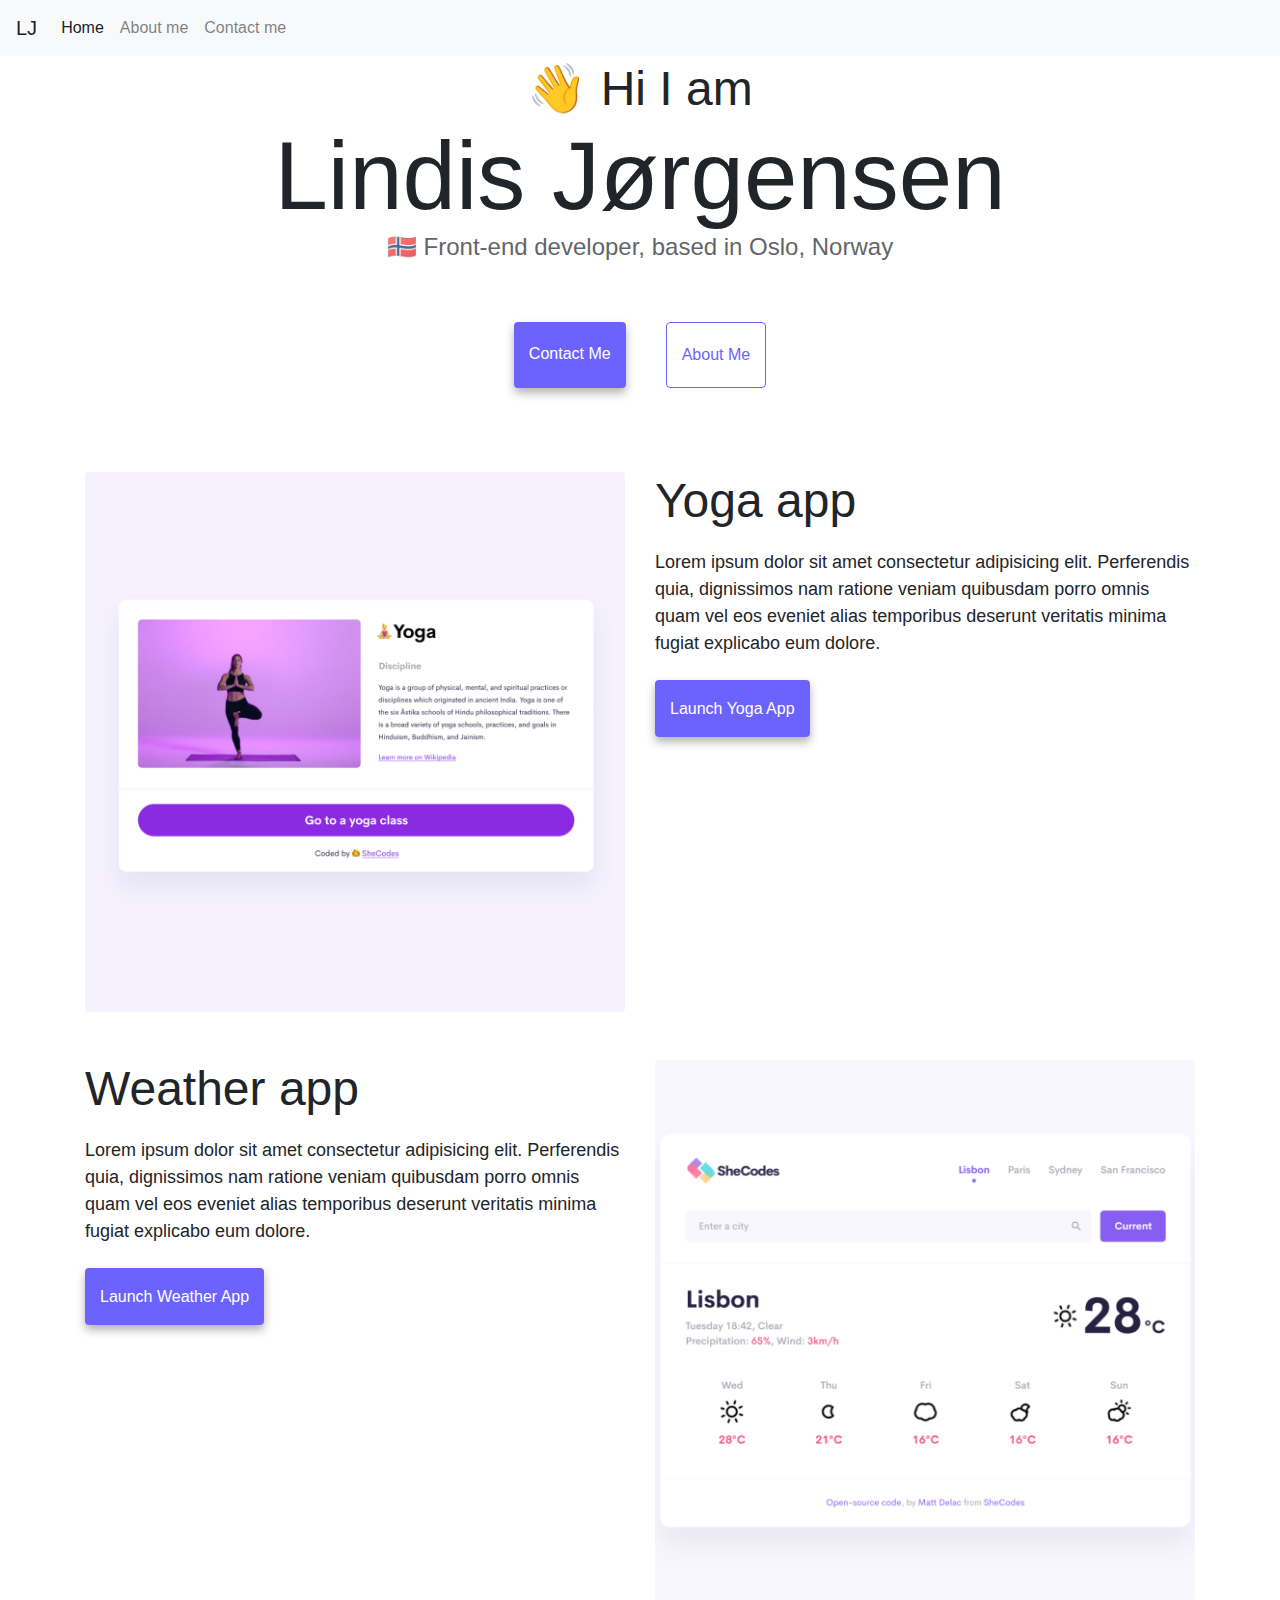
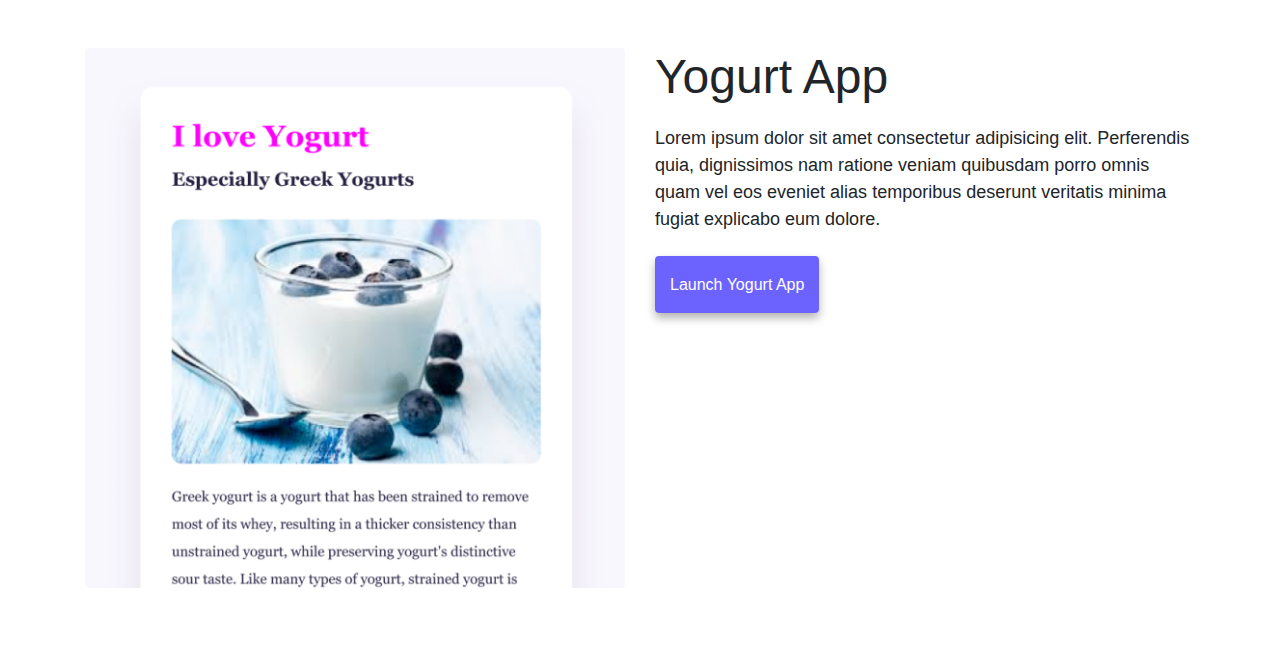
==== index.html @ 8cb54d68 "Added SEO and responsive CSS to 600px screens" ====
<!DOCTYPE html>
<html lang="en">
  <head>
    <meta charset="UTF-8" />
    <meta http-equiv="X-UA-Compatible" content="IE=edge" />
    <meta name="viewport" content="width=device-width, initial-scale=1.0" />
    <meta
      name="description"
      content="Lindis Jørgensen is a front-end develober based in Oslo, Norway. Get more information here."
    />
    <link
      rel="stylesheet"
      href="https://cdn.jsdelivr.net/npm/bootstrap@4.0.0/dist/css/bootstrap.min.css"
      integrity="sha384-Gn5384xqQ1aoWXA+058RXPxPg6fy4IWvTNh0E263XmFcJlSAwiGgFAW/dAiS6JXm"
      crossorigin="anonymous"
    />
    <title>Front-end developer - Lindis Jørgensen</title>
    <link rel="stylesheet" href="src/style.css" />
  </head>
  <body>
    <main>
      <h2>👋 Hi I am</h2>
      <h1>Lindis Jørgensen</h1>
      <h3>🇳🇴 Front-end developer, based in Oslo, Norway</h3>
      <div class="navigation-links">
        <a href="about.html#contact" title="Contact" class="contact-link"
          >Contact me</a
        >
        <a href="about.html" title="About" class="about-link">About me</a>
      </div>

      <div class="container">
        <div class="row mt-4">
          <div class="col-md-6 mt-4">
            <img
              src="/images/yoga.png"
              alt="screenshot of yoga website"
              class="img-fluid rounded front-page-image"
            />
          </div>
          <div class="col-md-6 mt-4">
            <h2 class="feed-headings">Yoga app</h2>
            <p class="grid-paragraph">
              Lorem ipsum dolor sit amet consectetur adipisicing elit.
              Perferendis quia, dignissimos nam ratione veniam quibusdam porro
              omnis quam vel eos eveniet alias temporibus deserunt veritatis
              minima fugiat explicabo eum dolore.
            </p>
            <div>
              <a href="#" title="Yoga App" class="navigation-links-feed"
                >Launch Yoga App</a
              >
            </div>
          </div>
        </div>
        <div class="row mt-4">
          <div class="col-md-6 mt-4">
            <h2 class="feed-headings">Weather app</h2>
            <p class="grid-paragraph">
              Lorem ipsum dolor sit amet consectetur adipisicing elit.
              Perferendis quia, dignissimos nam ratione veniam quibusdam porro
              omnis quam vel eos eveniet alias temporibus deserunt veritatis
              minima fugiat explicabo eum dolore.
            </p>
            <div>
              <a href="#" title="Weather App" class="navigation-links-feed"
                >Launch Weather App</a
              >
            </div>
          </div>
          <div class="col-md-6 mt-4">
            <img
              src="/images/weather.png"
              alt="screenshot of weather app"
              class="img-fluid rounded front-page-image"
            />
          </div>
        </div>
        <div class="row mt-4">
          <div class="col-md-6 mt-4">
            <img
              src="/images/yogurt.png"
              alt="screenshot of yogurt website"
              class="img-fluid rounded front-page-image"
            />
          </div>
          <div class="col-md-6 mt-4">
            <h2 class="feed-headings">Yogurt App</h2>
            <p class="grid-paragraph">
              Lorem ipsum dolor sit amet consectetur adipisicing elit.
              Perferendis quia, dignissimos nam ratione veniam quibusdam porro
              omnis quam vel eos eveniet alias temporibus deserunt veritatis
              minima fugiat explicabo eum dolore.
            </p>
            <div>
              <a href="#" title="Yogurt App" class="navigation-links-feed"
                >Launch Yogurt App</a
              >
            </div>
          </div>
        </div>
      </div>
    </main>
    <header>
      <div class="navigation-header">
        <nav class="navbar navbar-expand-lg navbar-light bg-light">
          <a class="navbar-brand" href="index.html">LJ</a>
          <button
            class="navbar-toggler"
            type="button"
            data-toggle="collapse"
            data-target="#navbarNav"
            aria-controls="navbarNav"
            aria-expanded="false"
            aria-label="Toggle navigation"
          >
            <span class="navbar-toggler-icon"></span>
          </button>
          <div class="collapse navbar-collapse" id="navbarNav">
            <ul class="navbar-nav">
              <li class="nav-item active">
                <a class="nav-link" href="index.html">Home</a>
              </li>
              <li class="nav-item">
                <a class="nav-link" href="about.html">About me</a>
              </li>
              <li class="nav-item">
                <a class="nav-link" href="about.html#contact">Contact me</a>
              </li>
            </ul>
          </div>
        </nav>
      </div>
    </header>
    <script
      src="https://code.jquery.com/jquery-3.2.1.slim.min.js"
      integrity="sha384-KJ3o2DKtIkvYIK3UENzmM7KCkRr/rE9/Qpg6aAZGJwFDMVNA/GpGFF93hXpG5KkN"
      crossorigin="anonymous"
    ></script>
    <script
      src="https://cdn.jsdelivr.net/npm/popper.js@1.12.9/dist/umd/popper.min.js"
      integrity="sha384-ApNbgh9B+Y1QKtv3Rn7W3mgPxhU9K/ScQsAP7hUibX39j7fakFPskvXusvfa0b4Q"
      crossorigin="anonymous"
    ></script>
    <script
      src="https://cdn.jsdelivr.net/npm/bootstrap@4.0.0/dist/js/bootstrap.min.js"
      integrity="sha384-JZR6Spejh4U02d8jOt6vLEHfe/JQGiRRSQQxSfFWpi1MquVdAyjUar5+76PVCmYl"
      crossorigin="anonymous"
    ></script>
  </body>
</html>
---- src/style.css ----
:root {
  --primary-color: #6c63ff;
  --secondary-color: #f5f2fe;
  --box-shadow: 0 5px 10px rgba(0, 0, 0, 0.3);
}

body {
  margin: 60px auto;
}

.navigation-header {
  background-color: #f8f9fa;
  position: fixed;
  top: 0px;
  width: 100%;
}

h1,
h2,
h3 {
  text-align: center;
  margin: 0;
}

h1 {
  font-size: 96px;
}

h2 {
  font-size: 48px;
}

h3 {
  font-size: 24px;
  opacity: 0.7;
}

h2.feed-headings {
  text-align: left;
}

img {
  width: 100%;
}

.grid-paragraph {
  background-color: white;
  text-align: left;
  margin: 20px 0 40px;
  padding: 0 0;
}

.about-page-paragraph {
  text-align: center;
  background-color: white;
}

p {
  background: var(--secondary-color);
  padding: 20px;
  border-radius: 4px;
  font-size: 18px;
  line-height: 1.5;
  text-align: center;
}

.navigation-links {
  display: flex;
  margin: 40px 0;
  justify-content: center;
}

.navigation-links a {
  margin: 20px;
  border-radius: 4px;
  padding: 20px 15px;
  text-decoration: none;
  text-transform: capitalize;
}

.navigation-links-feed {
  background: var(--primary-color);
  box-shadow: var(--box-shadow);
  color: white;
  margin: 20px 0;
  border-radius: 4px;
  padding: 20px 15px;
  text-decoration: none;
  text-transform: capitalize;
}

.contact-link {
  background: var(--primary-color);
  box-shadow: var(--box-shadow);
  color: white;
}

.about-link {
  color: var(--primary-color);
  border: 1px solid var(--primary-color);
}

.homepage-link {
  color: var(--primary-color);
  text-align: center;
  display: block;
}

.about-paragraphs {
  display: flex;
  margin: 30px 0;
}

.about-paragraphs p {
  margin: 10px;
}

.email-link {
  display: flex;
  justify-content: center;
  color: var(--primary-color);
  font-size: 28px;
  text-decoration: none;
}

.email-link:hover {
  text-decoration: underline;
}

.contact-section {
  margin: 30px 0;
}

.shadow {
  box-shadow: var(--box-shadow);
}

@media (max-width: 600px) {
  h1 {
    font-size: 60px;
  }

  .front-page-image {
    display: none;
  }

  .grid-paragraph,
  h2.feed-headings {
    text-align: center;
  }

  .navigation-links-feed {
    display: flex;
    justify-content: center;
  }
}
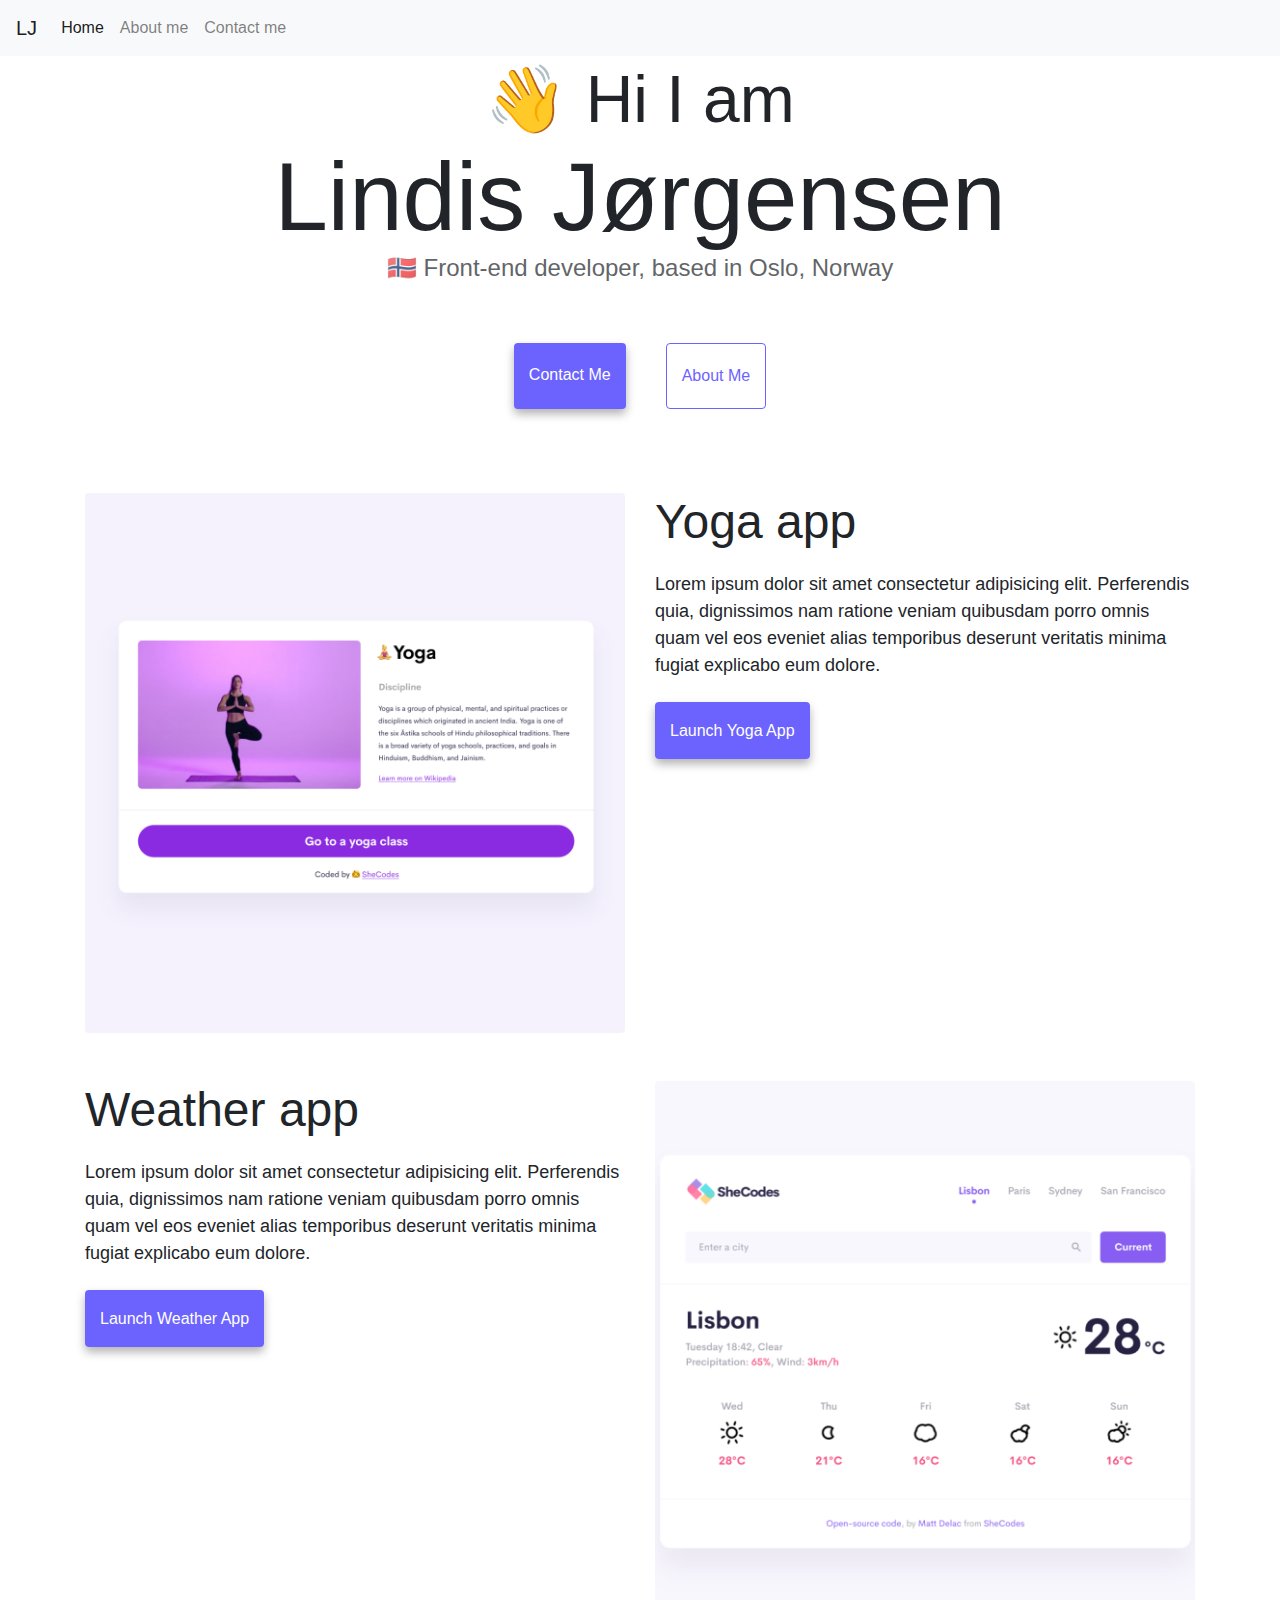
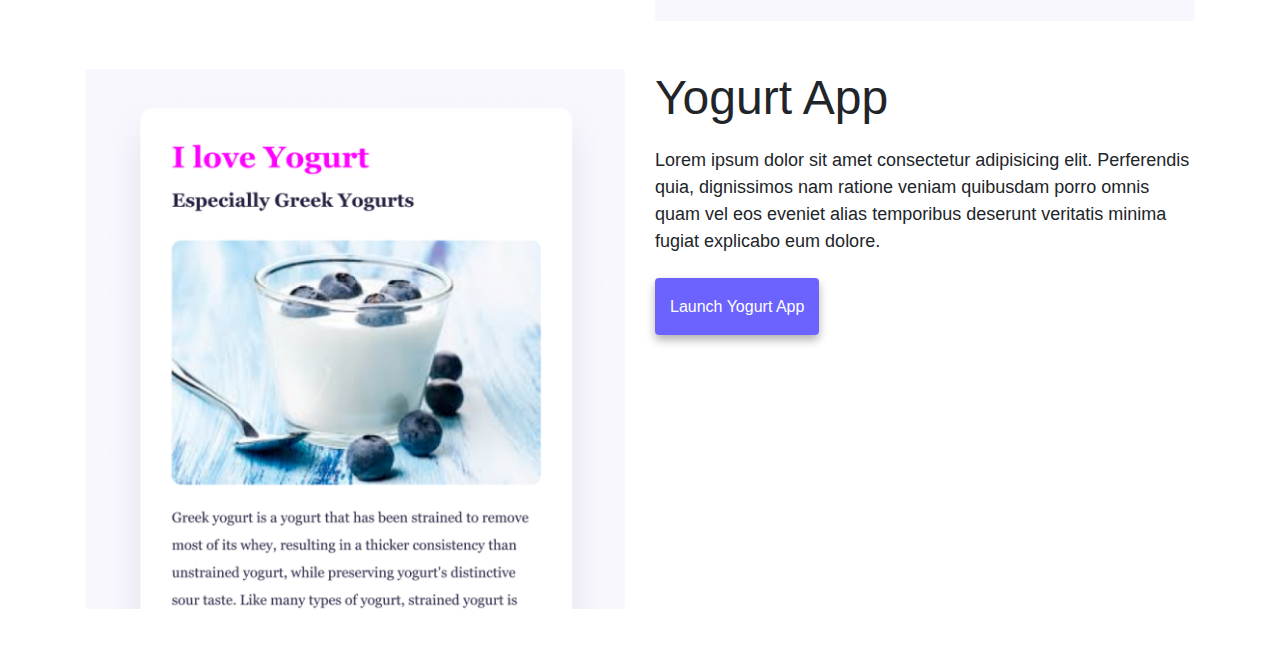
==== commit 706bd965: "Changed font size og of hi-header in small screens" ====
--- a/index.html
+++ b/index.html
@@ -19,7 +19,7 @@
   </head>
   <body>
     <main>
-      <h2>👋 Hi I am</h2>
+      <h2 class="hi-header">👋 Hi I am</h2>
       <h1>Lindis Jørgensen</h1>
       <h3>🇳🇴 Front-end developer, based in Oslo, Norway</h3>
       <div class="navigation-links">
--- a/src/style.css
+++ b/src/style.css
@@ -37,6 +37,10 @@
 
 h2.feed-headings {
   text-align: left;
+}
+
+.hi-header {
+  font-size: 66px;
 }
 
 img {
@@ -140,6 +144,10 @@
     font-size: 60px;
   }
 
+  .hi-header {
+    font-size: 40px;
+  }
+
   .front-page-image {
     display: none;
   }
